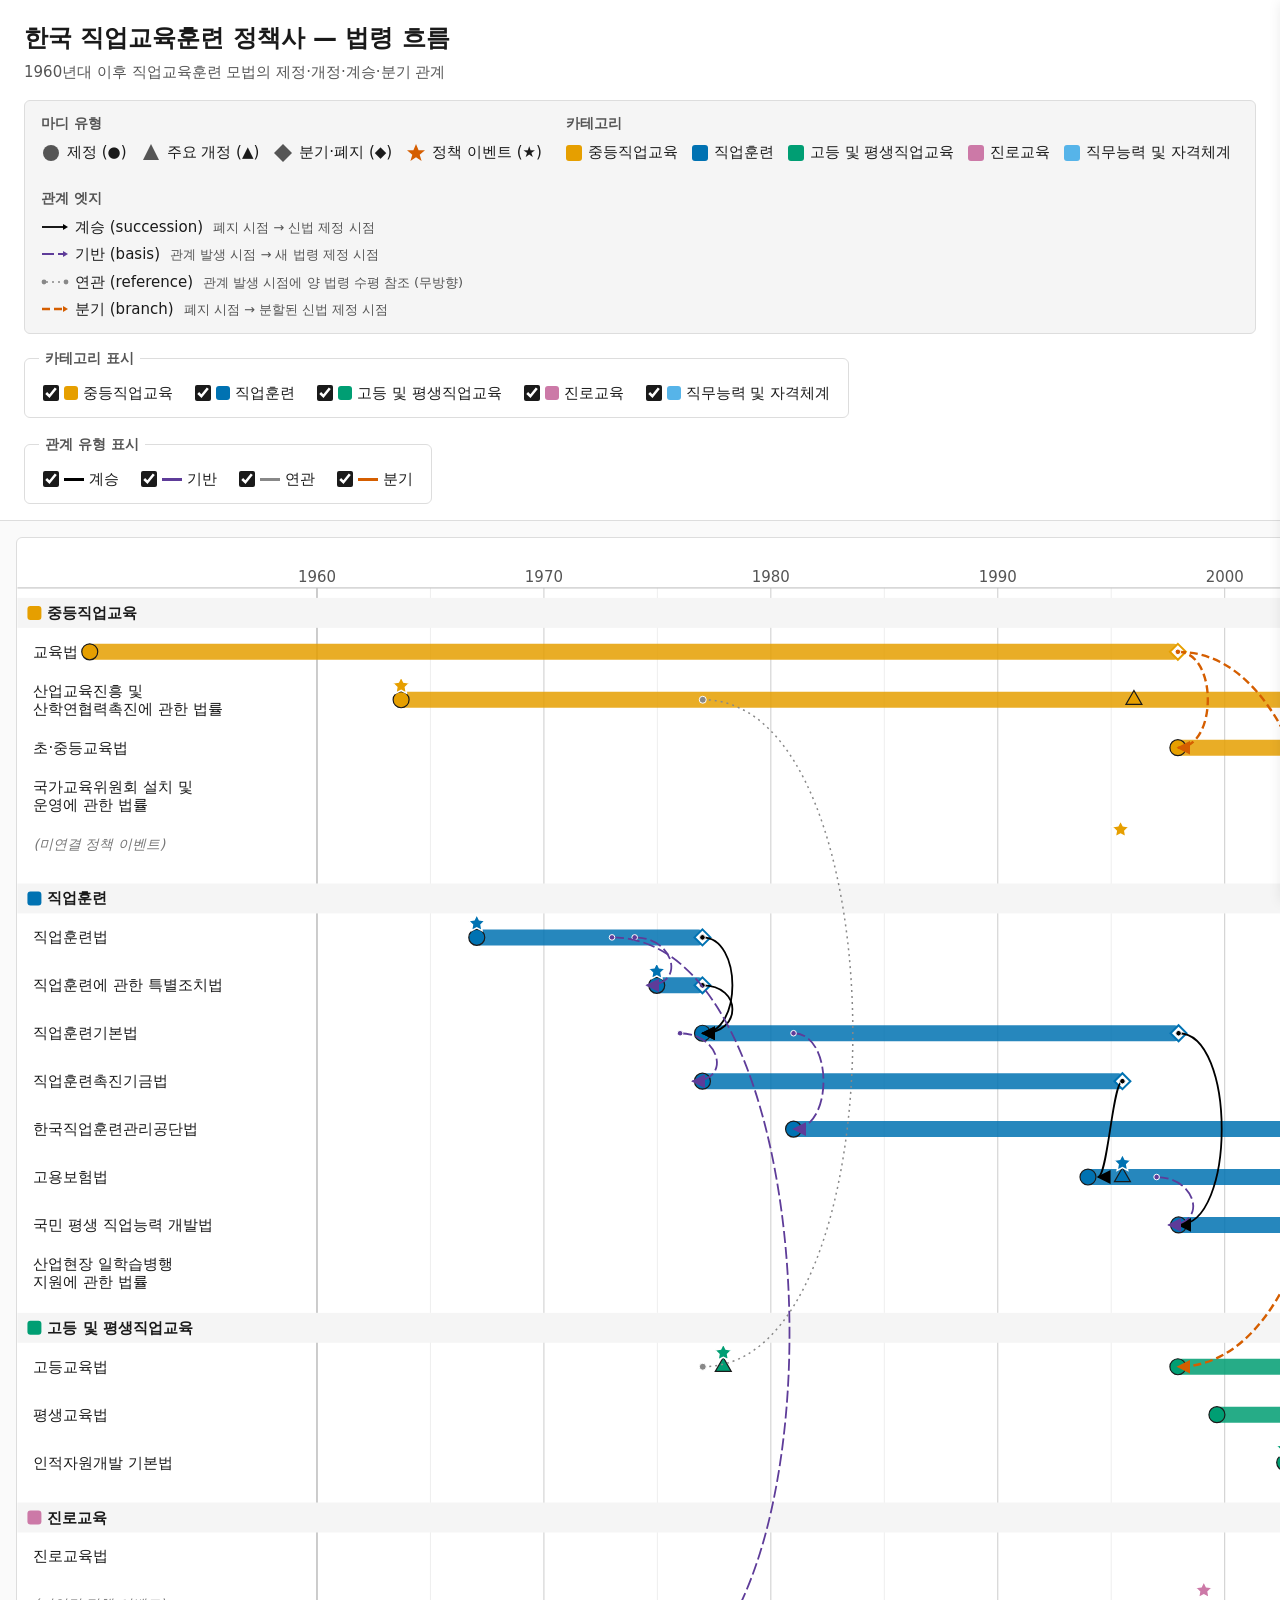
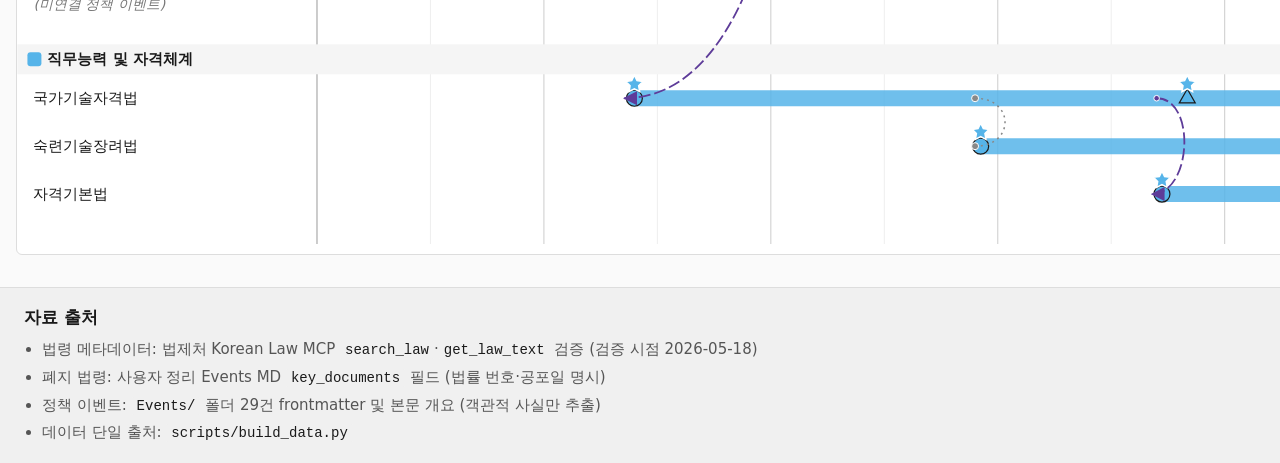
==== Voc_edu_history/index.html @ 98aa6f83 "Initial commit: vocational education legal history visualization Phase D 완료 + 후속 폴리시 일괄 커밋. Voc_edu_" ====
<!DOCTYPE html>
<html lang="ko">
<head>
  <meta charset="UTF-8" />
  <meta name="viewport" content="width=device-width, initial-scale=1.0" />
  <title>한국 직업교육훈련 정책사 — 법령 흐름</title>
  <link rel="stylesheet" href="./css/style.css" />
</head>
<body>
  <header class="site-header">
    <div class="header-inner">
      <h1 id="page-title">한국 직업교육훈련 정책사 — 법령 흐름</h1>
      <p class="header-subtitle">1960년대 이후 직업교육훈련 모법의 제정·개정·계승·분기 관계</p>

      <!-- 범례 영역 -->
      <section class="legend" aria-label="범례">
        <div class="legend-group" aria-labelledby="legend-marker-title">
          <h2 id="legend-marker-title" class="legend-title">마디 유형</h2>
          <ul class="legend-list">
            <li class="legend-item">
              <svg class="legend-icon" width="20" height="20" viewBox="-10 -10 20 20" aria-hidden="true">
                <circle cx="0" cy="0" r="8" fill="#555555" />
              </svg>
              <span>제정 (●)</span>
            </li>
            <li class="legend-item">
              <svg class="legend-icon" width="20" height="20" viewBox="-10 -10 20 20" aria-hidden="true">
                <polygon points="0,-9 8,7 -8,7" fill="#555555" />
              </svg>
              <span>주요 개정 (▲)</span>
            </li>
            <li class="legend-item">
              <svg class="legend-icon" width="20" height="20" viewBox="-10 -10 20 20" aria-hidden="true">
                <polygon points="0,-9 9,0 0,9 -9,0" fill="#555555" />
              </svg>
              <span>분기·폐지 (◆)</span>
            </li>
            <li class="legend-item">
              <svg class="legend-icon" width="20" height="20" viewBox="-10 -10 20 20" aria-hidden="true">
                <polygon points="0,-9 2.6,-2.8 9,-2.8 3.7,1.7 5.6,8 0,4.2 -5.6,8 -3.7,1.7 -9,-2.8 -2.6,-2.8" fill="#D55E00" />
              </svg>
              <span>정책 이벤트 (★)</span>
            </li>
          </ul>
        </div>

        <div class="legend-group" aria-labelledby="legend-category-title">
          <h2 id="legend-category-title" class="legend-title">카테고리</h2>
          <ul class="legend-list">
            <li class="legend-item"><span class="legend-swatch" style="background: var(--cat-secondary-voc);"></span><span>중등직업교육</span></li>
            <li class="legend-item"><span class="legend-swatch" style="background: var(--cat-vocational-training);"></span><span>직업훈련</span></li>
            <li class="legend-item"><span class="legend-swatch" style="background: var(--cat-higher-lifelong);"></span><span>고등 및 평생직업교육</span></li>
            <li class="legend-item"><span class="legend-swatch" style="background: var(--cat-career);"></span><span>진로교육</span></li>
            <li class="legend-item"><span class="legend-swatch" style="background: var(--cat-qualification);"></span><span>직무능력 및 자격체계</span></li>
          </ul>
        </div>

        <div class="legend-group" aria-labelledby="legend-edge-title">
          <h2 id="legend-edge-title" class="legend-title">관계 엣지</h2>
          <ul class="legend-list legend-list-edge">
            <li class="legend-item">
              <svg class="legend-icon" width="28" height="10" viewBox="0 0 28 10" aria-hidden="true">
                <line x1="1" y1="5" x2="22" y2="5" stroke="var(--edge-succession)" stroke-width="1.8" />
                <polygon points="22,2 27,5 22,8" fill="var(--edge-succession)" />
              </svg>
              <span>계승 (succession)</span>
              <span class="legend-detail">폐지 시점 → 신법 제정 시점</span>
            </li>
            <li class="legend-item">
              <svg class="legend-icon" width="28" height="10" viewBox="0 0 28 10" aria-hidden="true">
                <line x1="1" y1="5" x2="22" y2="5" stroke="var(--edge-basis)" stroke-width="1.8" stroke-dasharray="12 4" />
                <polygon points="22,2 27,5 22,8" fill="var(--edge-basis)" />
              </svg>
              <span>기반 (basis)</span>
              <span class="legend-detail">관계 발생 시점 → 새 법령 제정 시점</span>
            </li>
            <li class="legend-item">
              <svg class="legend-icon" width="28" height="10" viewBox="0 0 28 10" aria-hidden="true">
                <circle cx="3" cy="5" r="2.4" fill="var(--edge-reference)" />
                <line x1="5" y1="5" x2="23" y2="5" stroke="var(--edge-reference)" stroke-width="1.5" stroke-dasharray="2 4" />
                <circle cx="25" cy="5" r="2.4" fill="var(--edge-reference)" />
              </svg>
              <span>연관 (reference)</span>
              <span class="legend-detail">관계 발생 시점에 양 법령 수평 참조 (무방향)</span>
            </li>
            <li class="legend-item">
              <svg class="legend-icon" width="28" height="10" viewBox="0 0 28 10" aria-hidden="true">
                <line x1="1" y1="5" x2="22" y2="5" stroke="var(--edge-branch)" stroke-width="2.4" stroke-dasharray="8 4" />
                <polygon points="22,2 27,5 22,8" fill="var(--edge-branch)" />
              </svg>
              <span>분기 (branch)</span>
              <span class="legend-detail">폐지 시점 → 분할된 신법 제정 시점</span>
            </li>
          </ul>
        </div>
      </section>

      <!-- 필터 영역 -->
      <section class="filters" aria-label="필터">
        <fieldset class="filter-group" id="filter-category-group">
          <legend class="filter-legend">카테고리 표시</legend>
          <label class="filter-label">
            <input type="checkbox" class="filter-category" data-category="중등직업교육" checked />
            <span class="filter-swatch" style="background: var(--cat-secondary-voc);"></span>
            중등직업교육
          </label>
          <label class="filter-label">
            <input type="checkbox" class="filter-category" data-category="직업훈련" checked />
            <span class="filter-swatch" style="background: var(--cat-vocational-training);"></span>
            직업훈련
          </label>
          <label class="filter-label">
            <input type="checkbox" class="filter-category" data-category="고등 및 평생직업교육" checked />
            <span class="filter-swatch" style="background: var(--cat-higher-lifelong);"></span>
            고등 및 평생직업교육
          </label>
          <label class="filter-label">
            <input type="checkbox" class="filter-category" data-category="진로교육" checked />
            <span class="filter-swatch" style="background: var(--cat-career);"></span>
            진로교육
          </label>
          <label class="filter-label">
            <input type="checkbox" class="filter-category" data-category="직무능력 및 자격체계" checked />
            <span class="filter-swatch" style="background: var(--cat-qualification);"></span>
            직무능력 및 자격체계
          </label>
        </fieldset>

        <fieldset class="filter-group" id="filter-relation-group">
          <legend class="filter-legend">관계 유형 표시</legend>
          <label class="filter-label">
            <input type="checkbox" class="filter-relation" data-relation="succession" checked />
            <span class="filter-line" style="background: var(--edge-succession);"></span>
            계승
          </label>
          <label class="filter-label">
            <input type="checkbox" class="filter-relation" data-relation="basis" checked />
            <span class="filter-line" style="background: var(--edge-basis);"></span>
            기반
          </label>
          <label class="filter-label">
            <input type="checkbox" class="filter-relation" data-relation="reference" checked />
            <span class="filter-line" style="background: var(--edge-reference);"></span>
            연관
          </label>
          <label class="filter-label">
            <input type="checkbox" class="filter-relation" data-relation="branch" checked />
            <span class="filter-line" style="background: var(--edge-branch);"></span>
            분기
          </label>
        </fieldset>
      </section>
    </div>
  </header>

  <main class="main-canvas">
    <div class="svg-scroll-wrapper" id="svg-scroll-wrapper">
      <svg id="timeline-svg" width="1600" height="600" xmlns="http://www.w3.org/2000/svg" role="img" aria-label="법령 시간축 시각화 캔버스">
        <!-- viz-engineer가 여기에 트랙·마디·엣지를 렌더링함 -->
      </svg>
    </div>
  </main>

  <!-- 우측 사이드 패널 -->
  <aside id="side-panel" class="side-panel" hidden aria-hidden="true" aria-labelledby="side-panel-title">
    <header class="side-panel-header">
      <h2 id="side-panel-title" class="side-panel-title">상세 정보</h2>
      <button type="button" id="side-panel-close" class="side-panel-close" aria-label="사이드 패널 닫기">×</button>
    </header>
    <div id="side-panel-content" class="side-panel-content">
      <p class="side-panel-placeholder">법령 트랙 또는 마디를 선택하면 상세 정보 표시됨.</p>
    </div>
  </aside>

  <!-- 호버 툴팁 -->
  <div id="tooltip" class="tooltip" hidden role="tooltip" aria-hidden="true"></div>

  <footer class="site-footer">
    <div class="footer-inner">
      <h2 class="footer-title">자료 출처</h2>
      <ul class="footer-list">
        <li>법령 메타데이터: 법제처 Korean Law MCP <code>search_law</code>·<code>get_law_text</code> 검증 (검증 시점 2026-05-18)</li>
        <li>폐지 법령: 사용자 정리 Events MD <code>key_documents</code> 필드 (법률 번호·공포일 명시)</li>
        <li>정책 이벤트: <code>Events/</code> 폴더 29건 frontmatter 및 본문 개요 (객관적 사실만 추출)</li>
        <li>데이터 단일 출처: <code>scripts/build_data.py</code></li>
      </ul>
    </div>
  </footer>

  <script type="module" src="./js/app.js"></script>
</body>
</html>
---- Voc_edu_history/css/style.css ----
/* ==========================================================================
   한국 직업교육훈련 정책사 — 법령 흐름 (라이트 모드 단일 테마)
   ========================================================================== */

:root {
  /* 카테고리 — 색맹 친화 (Okabe-Ito 변형) */
  --cat-secondary-voc: #E69F00;        /* 중등직업교육 — 주황 */
  --cat-vocational-training: #0072B2;  /* 직업훈련 — 파랑 */
  --cat-higher-lifelong: #009E73;      /* 고등 및 평생직업교육 — 초록 */
  --cat-career: #CC79A7;               /* 진로교육 — 자홍 */
  --cat-qualification: #56B4E9;        /* 직무능력 및 자격체계 — 하늘 */

  /* 관계 엣지 — 색·패턴·굵기로 4종 차별화 */
  --edge-succession: #000000;          /* 계승 — 검정 실선 */
  --edge-basis: #5E3C99;               /* 기반 — 보라 긴 점선 (카테고리 5색과 분리) */
  --edge-reference: #888888;           /* 연관 — 회색 짧은 점선 */
  --edge-branch: #D55E00;              /* 분기 — 적주황 굵은 점선 (강조) */

  /* 배경·텍스트 */
  --bg-page: #FAFAFA;
  --bg-panel: #FFFFFF;
  --bg-header: #FFFFFF;
  --text-primary: #1A1A1A;
  --text-secondary: #555555;
  --text-muted: #777777;
  --border: #DDDDDD;
  --border-strong: #BBBBBB;
  --shadow-panel: 0 2px 12px rgba(0, 0, 0, 0.08);
  --shadow-tooltip: 0 2px 8px rgba(0, 0, 0, 0.12);

  /* 레이아웃 */
  --side-panel-width: 380px;
  --header-z: 10;
  --side-panel-z: 20;
  --tooltip-z: 30;

  /* 폰트 */
  --font-family-base: "Noto Sans KR", "Apple SD Gothic Neo", "Malgun Gothic", "맑은 고딕", system-ui, -apple-system, sans-serif;
  --font-size-body: 15px;
  --font-size-small: 14px;
  --font-size-h1: 24px;
  --font-size-h2: 19px;
  --font-size-h3: 17px;
  --line-height-base: 1.55;
}

/* 리셋 ----------------------------------------------------------------- */

*,
*::before,
*::after {
  box-sizing: border-box;
}

html,
body {
  margin: 0;
  padding: 0;
  background: var(--bg-page);
  color: var(--text-primary);
  font-family: var(--font-family-base);
  font-size: var(--font-size-body);
  line-height: var(--line-height-base);
  -webkit-font-smoothing: antialiased;
}

body {
  min-height: 100vh;
  display: flex;
  flex-direction: column;
}

h1, h2, h3, h4, p, ul, ol, li, dl, dt, dd, figure, fieldset {
  margin: 0;
  padding: 0;
}

ul, ol {
  list-style: none;
}

fieldset {
  border: none;
}

code {
  font-family: "Consolas", "Menlo", "D2Coding", monospace;
  font-size: 14px;
  background: #F0F0F0;
  padding: 1px 5px;
  border-radius: 3px;
  color: var(--text-primary);
}

button {
  font-family: inherit;
  font-size: var(--font-size-body);
  cursor: pointer;
}

/* 헤더 ----------------------------------------------------------------- */

.site-header {
  background: var(--bg-header);
  border-bottom: 1px solid var(--border);
  padding: 20px 24px 16px;
  position: relative;
  z-index: var(--header-z);
}

.header-inner {
  max-width: 1600px;
  margin: 0 auto;
}

#page-title {
  font-size: var(--font-size-h1);
  font-weight: 700;
  color: var(--text-primary);
  margin-bottom: 4px;
}

.header-subtitle {
  font-size: var(--font-size-body);
  color: var(--text-secondary);
  margin-bottom: 16px;
}

/* 범례 ----------------------------------------------------------------- */

.legend {
  display: flex;
  flex-wrap: wrap;
  gap: 24px;
  padding: 12px 16px;
  background: #F5F5F5;
  border: 1px solid var(--border);
  border-radius: 6px;
  margin-bottom: 14px;
}

.legend-group {
  min-width: 200px;
}

.legend-title {
  font-size: var(--font-size-small);
  font-weight: 700;
  color: var(--text-secondary);
  margin-bottom: 6px;
  text-transform: none;
}

.legend-list {
  display: flex;
  flex-wrap: wrap;
  gap: 8px 14px;
}

.legend-item {
  display: inline-flex;
  align-items: center;
  gap: 6px;
  font-size: var(--font-size-body);
  color: var(--text-primary);
}

/* 엣지 범례의 기준 시점 설명 — 라벨 옆 작은 회색 텍스트 */
.legend-detail {
  display: inline;
  color: var(--text-secondary);
  font-size: 13px;
  margin-left: 4px;
}

/* 엣지 범례 항목은 세로 정렬 — 라벨 본문(굵게) + detail이 같은 줄에 길어질 수 있어 wrap 허용 */
.legend-list.legend-list-edge {
  flex-direction: column;
  gap: 4px;
}
.legend-list.legend-list-edge .legend-item {
  align-items: baseline;
  flex-wrap: wrap;
}

.legend-icon {
  flex-shrink: 0;
}

.legend-swatch {
  display: inline-block;
  width: 16px;
  height: 16px;
  border-radius: 3px;
  flex-shrink: 0;
}

.legend-line {
  display: inline-block;
  width: 24px;
  height: 3px;
  flex-shrink: 0;
}

/* 필터 ----------------------------------------------------------------- */

.filters {
  display: flex;
  flex-wrap: wrap;
  gap: 16px;
}

.filter-group {
  display: flex;
  flex-wrap: wrap;
  align-items: center;
  gap: 6px 14px;
  padding: 10px 14px;
  border: 1px solid var(--border);
  border-radius: 6px;
  background: var(--bg-panel);
}

.filter-legend {
  font-size: var(--font-size-small);
  font-weight: 700;
  color: var(--text-secondary);
  padding: 0 6px;
}

.filter-label {
  display: inline-flex;
  align-items: center;
  gap: 5px;
  font-size: var(--font-size-body);
  color: var(--text-primary);
  cursor: pointer;
  user-select: none;
  padding: 2px 4px;
}

.filter-label input[type="checkbox"] {
  width: 16px;
  height: 16px;
  cursor: pointer;
  margin: 0;
  accent-color: var(--text-primary);
}

.filter-swatch {
  display: inline-block;
  width: 14px;
  height: 14px;
  border-radius: 3px;
  flex-shrink: 0;
}

.filter-line {
  display: inline-block;
  width: 20px;
  height: 3px;
  flex-shrink: 0;
}

/* 메인 캔버스 --------------------------------------------------------- */

.main-canvas {
  flex: 1;
  padding: 16px 0;
  background: var(--bg-page);
}

.svg-scroll-wrapper {
  width: 100%;
  overflow-x: auto;
  overflow-y: hidden;
  padding: 0 16px;
}

#timeline-svg {
  display: block;
  background: var(--bg-panel);
  border: 1px solid var(--border);
  border-radius: 6px;
}

/* SVG 내부 도형 기본 (viz-engineer가 확장 가능) */
#timeline-svg .track-bar {
  cursor: pointer;
}

#timeline-svg .milestone,
#timeline-svg .event-marker {
  cursor: pointer;
}

/* 엣지 그룹 — 필터 토글 셀렉터 호환용 컨테이너 */
#timeline-svg .edge {
  cursor: pointer;
}

/* 보이지 않는 두꺼운 hit area path — 마우스/포커스만 받음 */
#timeline-svg .edge-hit {
  fill: none;
  stroke: transparent;
  stroke-width: 14;
  pointer-events: stroke;
}

/* 시각용 path — 이벤트는 받지 않음. 패턴은 유형별 클래스에서 지정 */
#timeline-svg .edge-line {
  fill: none;
  stroke-width: 1.8;
  pointer-events: none;
}

/* 관계 유형별 색상·패턴·굵기 — 그룹 클래스로 상속 (시각 path에 적용) */
#timeline-svg .edge.edge-succession .edge-line {
  stroke: var(--edge-succession);
  stroke-dasharray: 0;          /* 실선 */
  stroke-width: 1.8;
}
#timeline-svg .edge.edge-basis .edge-line {
  stroke: var(--edge-basis);
  stroke-dasharray: 12 4;       /* 긴 점선 */
  stroke-width: 1.8;
}
#timeline-svg .edge.edge-reference .edge-line {
  stroke: var(--edge-reference);
  stroke-dasharray: 2 4;        /* 짧은 점선 (dot 느낌) */
  stroke-width: 1.5;
}
#timeline-svg .edge.edge-branch .edge-line {
  stroke: var(--edge-branch);
  stroke-dasharray: 8 4;        /* 굵은 점선 */
  stroke-width: 2.4;
}

/* 엣지 시점 마커 — 유형별 색상 + 시작/끝 구분
 * 방향성 엣지(succession·basis·branch): 시작점 dot 유지, 끝점은 화살표가 표현하므로 숨김.
 * 무방향 엣지(reference): 양 끝 dot 모두 노출 — 범례와 1:1 매칭. */
#timeline-svg .edge-endpoint {
  pointer-events: none;
  stroke: #FFFFFF;
  stroke-width: 1;
}
#timeline-svg .edge-endpoint-succession {
  fill: var(--edge-succession);
}
#timeline-svg .edge-endpoint-basis {
  fill: var(--edge-basis);
}
#timeline-svg .edge-endpoint-reference {
  fill: var(--edge-reference);
}
#timeline-svg .edge-endpoint-branch {
  fill: var(--edge-branch);
}

/* 방향성 엣지: 끝점 원 숨김 (화살표 머리가 끝 시각화). */
#timeline-svg .edge.edge-succession .edge-endpoint-end,
#timeline-svg .edge.edge-basis .edge-endpoint-end,
#timeline-svg .edge.edge-branch .edge-endpoint-end {
  display: none;
}

/* 좌측 법령명 라벨 — 두 줄 표기 호환 */
#timeline-svg .law-label {
  dominant-baseline: middle;
}
#timeline-svg .law-label tspan {
  font-size: 15px;
}

/* hover/focus 시 시각 path 강조 — stroke-width 만 키우고 dasharray 는 유형별 유지 */
#timeline-svg .edge.edge-succession:hover .edge-line,
#timeline-svg .edge.edge-succession:focus .edge-line,
#timeline-svg .edge.edge-succession:focus-within .edge-line {
  stroke-width: 2.6;
}
#timeline-svg .edge.edge-basis:hover .edge-line,
#timeline-svg .edge.edge-basis:focus .edge-line,
#timeline-svg .edge.edge-basis:focus-within .edge-line {
  stroke-width: 2.8;
}
#timeline-svg .edge.edge-reference:hover .edge-line,
#timeline-svg .edge.edge-reference:focus .edge-line,
#timeline-svg .edge.edge-reference:focus-within .edge-line {
  stroke-width: 2.4;
}
#timeline-svg .edge.edge-branch:hover .edge-line,
#timeline-svg .edge.edge-branch:focus .edge-line,
#timeline-svg .edge.edge-branch:focus-within .edge-line {
  stroke-width: 3.4;
}

/* 사이드 패널 --------------------------------------------------------- */

.side-panel {
  position: fixed;
  top: 0;
  right: 0;
  width: var(--side-panel-width);
  max-width: 92vw;
  height: 100vh;
  background: var(--bg-panel);
  border-left: 1px solid var(--border);
  box-shadow: var(--shadow-panel);
  z-index: var(--side-panel-z);
  transform: translateX(0);
  transition: transform 0.22s ease-out;
  display: flex;
  flex-direction: column;
}

.side-panel[hidden] {
  display: flex;
  transform: translateX(100%);
  pointer-events: none;
}

.side-panel-header {
  display: flex;
  align-items: center;
  justify-content: space-between;
  padding: 14px 16px;
  border-bottom: 1px solid var(--border);
  background: var(--bg-panel);
  flex-shrink: 0;
}

.side-panel-title {
  font-size: var(--font-size-h2);
  font-weight: 700;
  color: var(--text-primary);
}

.side-panel-close {
  width: 32px;
  height: 32px;
  border: 1px solid var(--border);
  background: var(--bg-panel);
  border-radius: 4px;
  font-size: 22px;
  line-height: 1;
  color: var(--text-secondary);
  padding: 0;
  display: flex;
  align-items: center;
  justify-content: center;
}

.side-panel-close:hover,
.side-panel-close:focus-visible {
  background: #F0F0F0;
  color: var(--text-primary);
  outline: none;
}

.side-panel-content {
  flex: 1;
  overflow-y: auto;
  padding: 16px;
  font-size: var(--font-size-body);
  color: var(--text-primary);
  line-height: var(--line-height-base);
}

.side-panel-placeholder {
  color: var(--text-muted);
  font-size: var(--font-size-body);
}

/* 사이드 패널 내부 콘텐츠 기본 스타일 (viz-engineer가 확장) */
.side-panel-content h3 {
  font-size: var(--font-size-h3);
  font-weight: 700;
  margin: 16px 0 8px;
  color: var(--text-primary);
}

.side-panel-content h3:first-child {
  margin-top: 0;
}

.side-panel-content p {
  margin-bottom: 8px;
  font-size: var(--font-size-body);
}

.side-panel-content dl {
  display: grid;
  grid-template-columns: max-content 1fr;
  gap: 4px 12px;
  margin-bottom: 12px;
  font-size: var(--font-size-body);
}

.side-panel-content dt {
  color: var(--text-secondary);
  font-weight: 500;
}

.side-panel-content dd {
  color: var(--text-primary);
}

.side-panel-content ul {
  padding-left: 16px;
  list-style: disc;
  font-size: var(--font-size-body);
}

.side-panel-content li {
  margin-bottom: 4px;
}

/* 툴팁 --------------------------------------------------------------- */

.tooltip {
  position: absolute;
  background: var(--bg-panel);
  border: 1px solid var(--border-strong);
  border-radius: 4px;
  box-shadow: var(--shadow-tooltip);
  padding: 8px 10px;
  font-size: var(--font-size-small);
  color: var(--text-primary);
  line-height: 1.45;
  pointer-events: none;
  z-index: var(--tooltip-z);
  max-width: 320px;
}

.tooltip strong {
  display: block;
  font-weight: 700;
  margin-bottom: 2px;
  color: var(--text-primary);
}

.tooltip .tooltip-meta {
  color: var(--text-secondary);
  font-size: var(--font-size-small);
}

/* 푸터 --------------------------------------------------------------- */

.site-footer {
  background: #F0F0F0;
  border-top: 1px solid var(--border);
  padding: 16px 24px;
  margin-top: 16px;
}

.footer-inner {
  max-width: 1600px;
  margin: 0 auto;
}

.footer-title {
  font-size: var(--font-size-h3);
  font-weight: 700;
  color: var(--text-primary);
  margin-bottom: 8px;
}

.footer-list {
  padding-left: 18px;
  list-style: disc;
  font-size: var(--font-size-body);
  color: var(--text-secondary);
}

.footer-list li {
  margin-bottom: 4px;
}

/* 접근성: 키보드 포커스 가시화 */
:focus-visible {
  outline: 2px solid #005FCC;
  outline-offset: 2px;
}

/* 가로 좁은 화면 대응 (사이드 패널 폭 축소만, 다크 모드 분기 없음) */
@media (max-width: 640px) {
  :root {
    --side-panel-width: 320px;
  }

  .site-header {
    padding: 16px 14px 12px;
  }

  #page-title {
    font-size: 22px;
  }
}
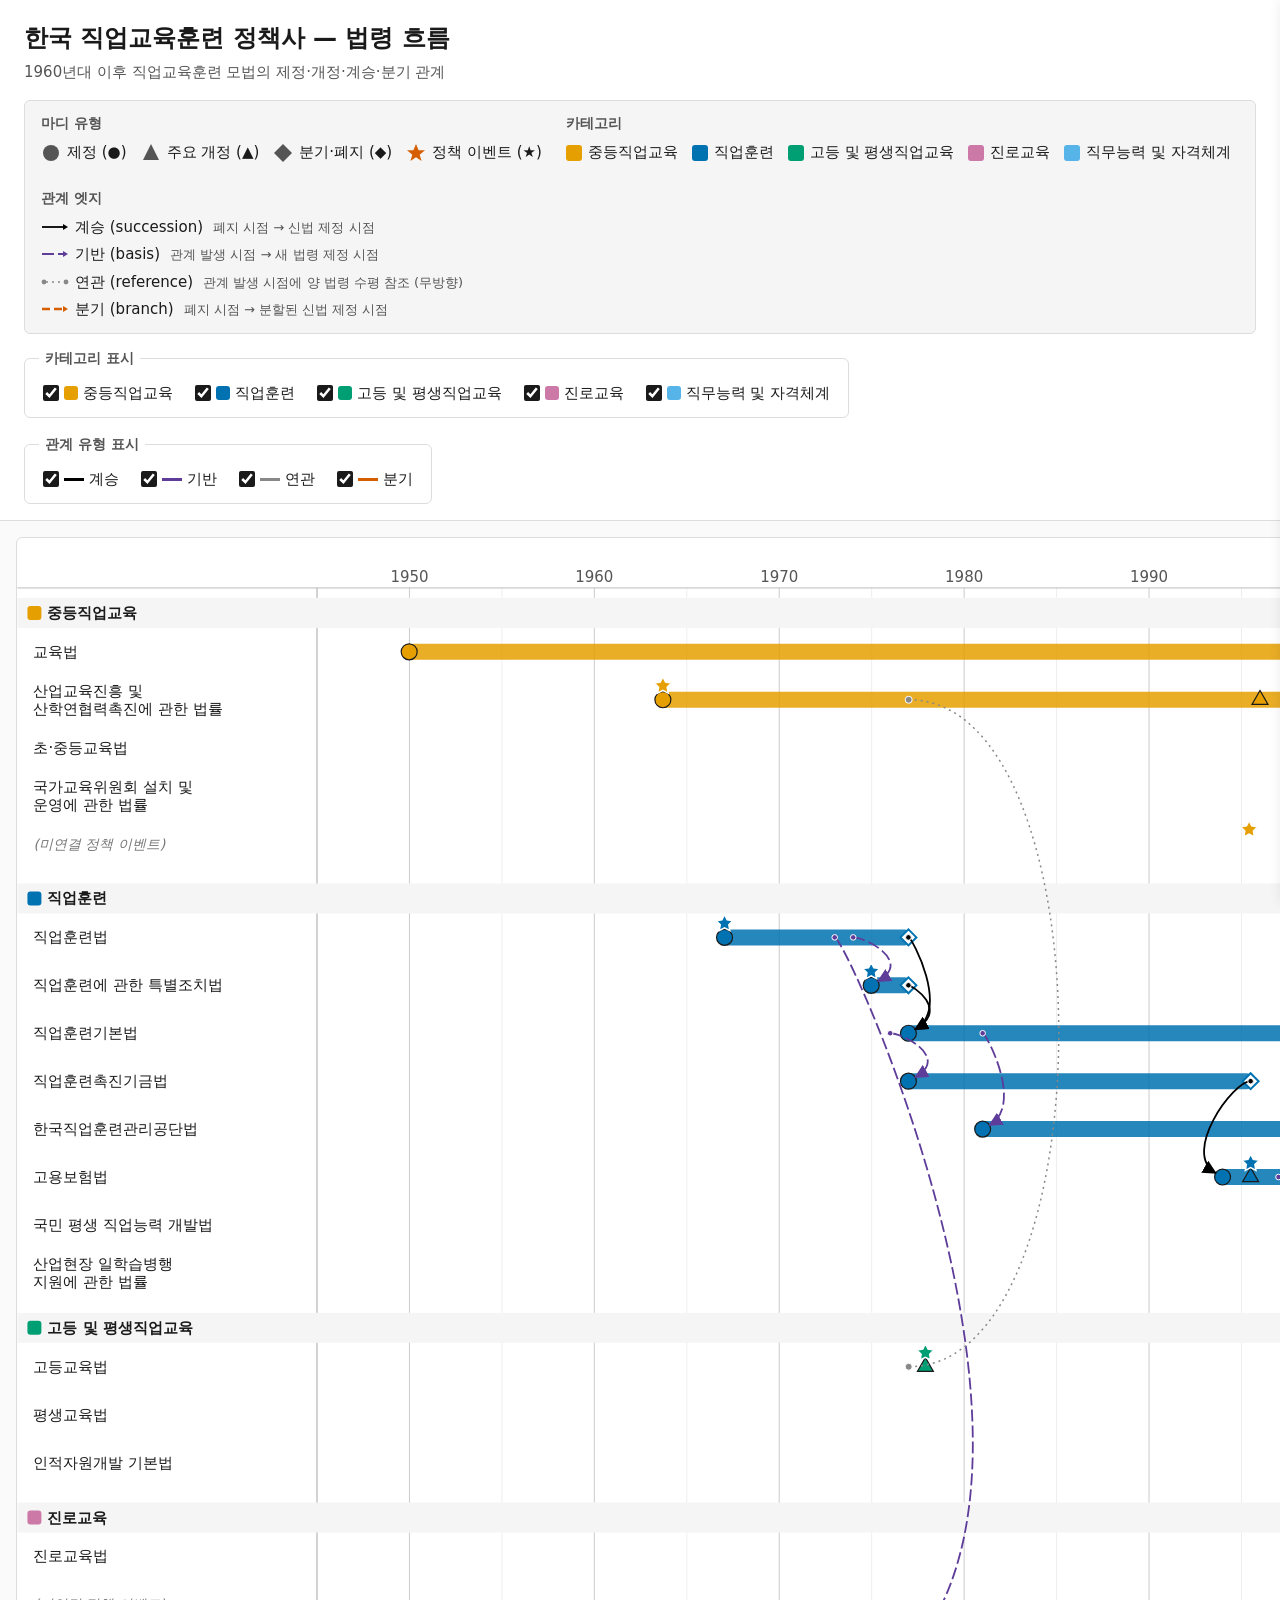
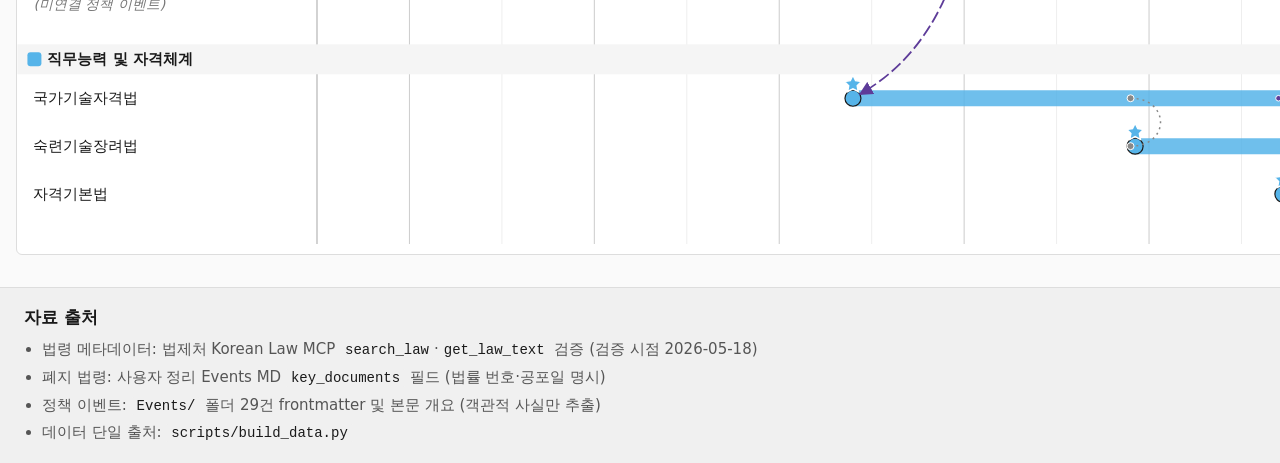
==== commit 3b67f918: "Visualization polish: arrow geometry, 1945 timeline, Meister High mapping - Arrow tip enters milesto" ====
--- a/Voc_edu_history/index.html
+++ b/Voc_edu_history/index.html
@@ -187,6 +187,6 @@
     </div>
   </footer>
 
-  <script type="module" src="./js/app.js"></script>
+  <script type="module" src="./js/app.js?v=20260519a"></script>
 </body>
 </html>
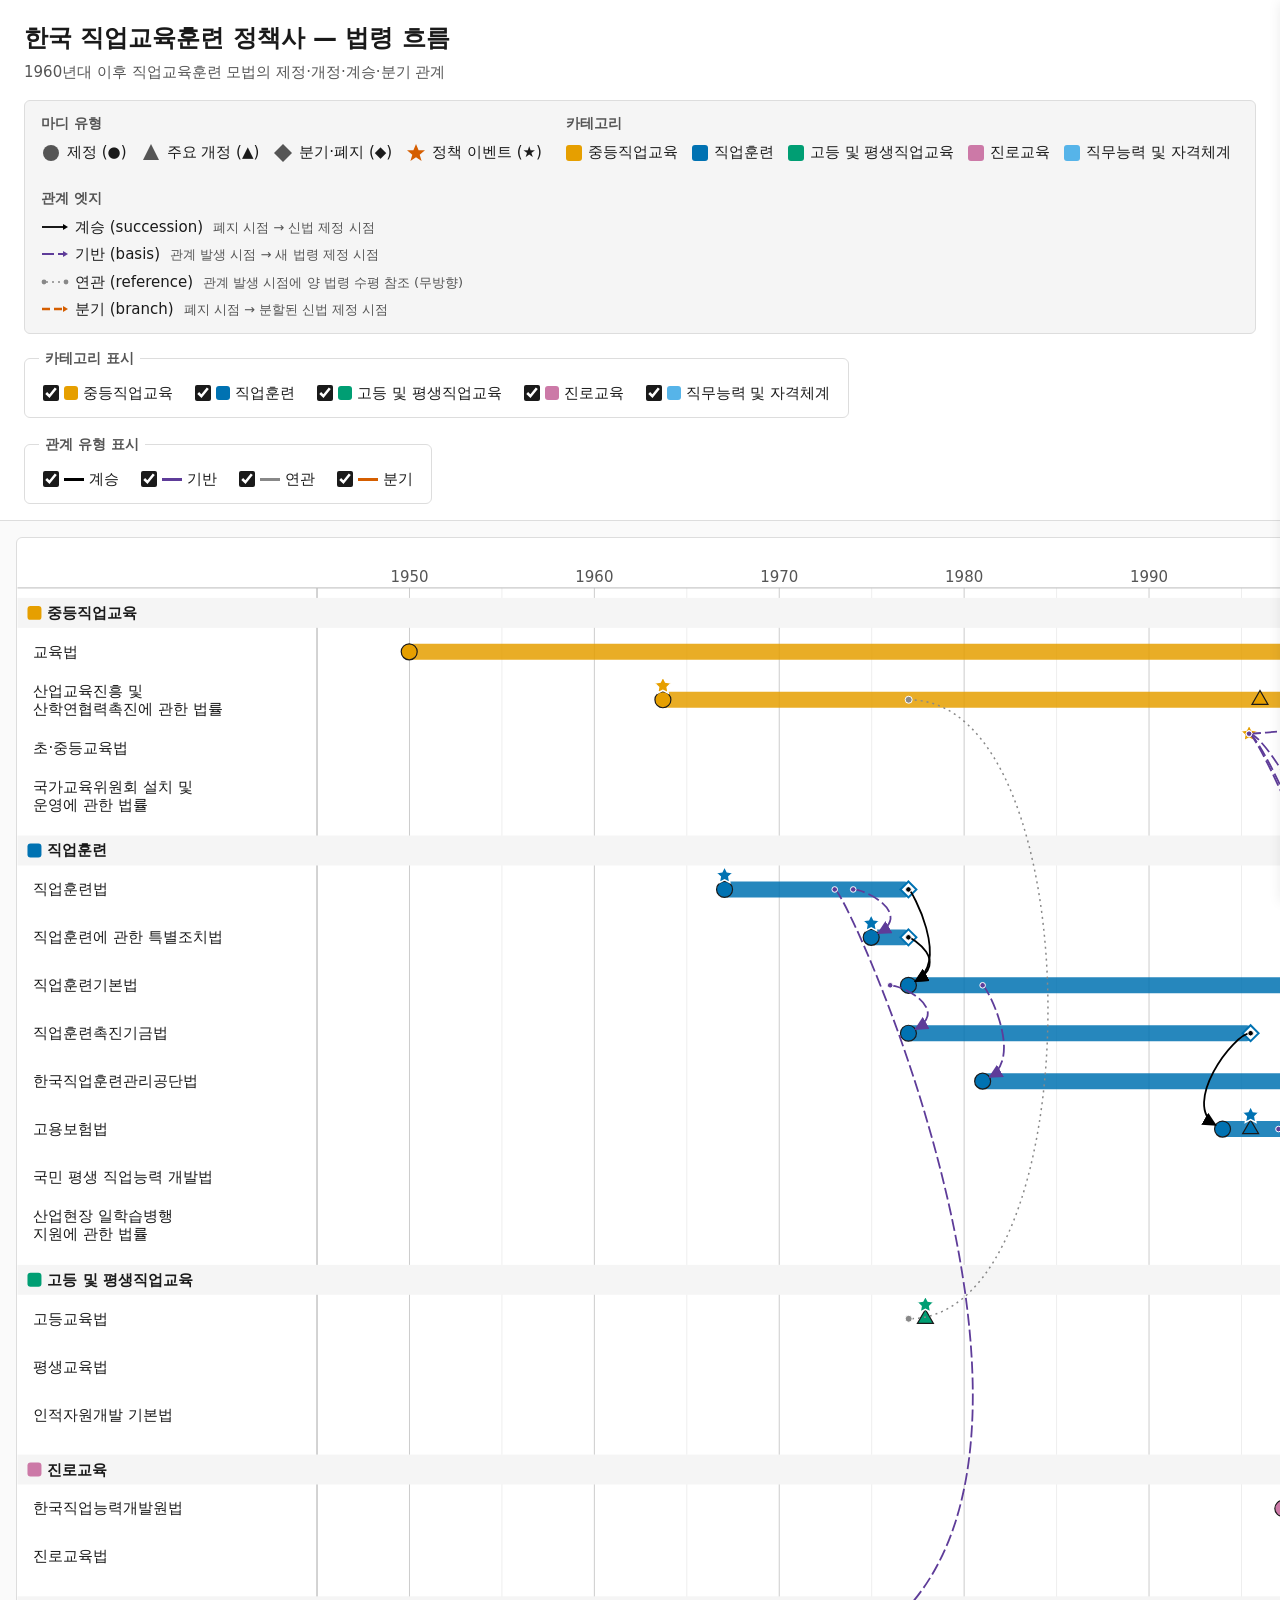
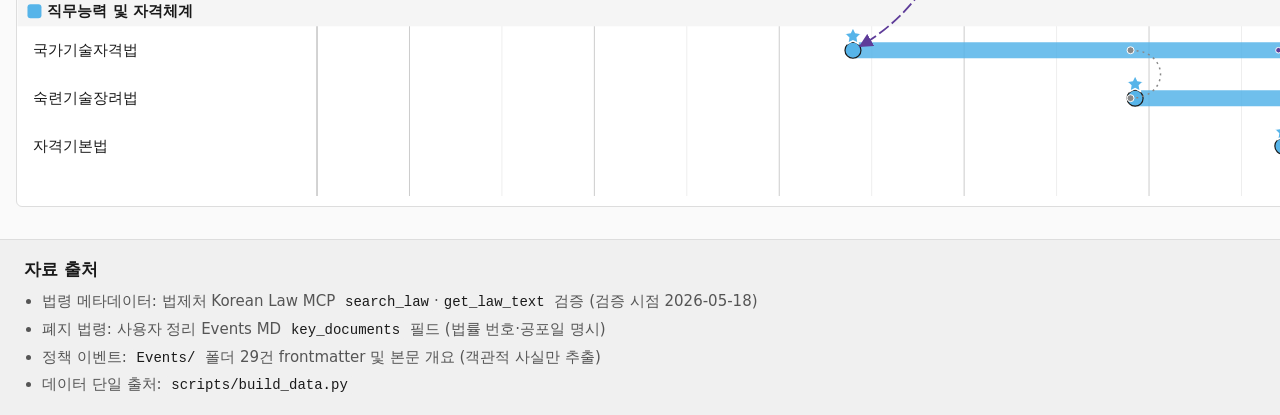
==== commit 08b42f72: "Extend RELATIONS to events; trim event labels; refine timeline endpoint - Model: from_kind/to_kind o" ====
--- a/Voc_edu_history/index.html
+++ b/Voc_edu_history/index.html
@@ -187,6 +187,6 @@
     </div>
   </footer>
 
-  <script type="module" src="./js/app.js?v=20260519a"></script>
+  <script type="module" src="./js/app.js?v=20260520b"></script>
 </body>
 </html>
